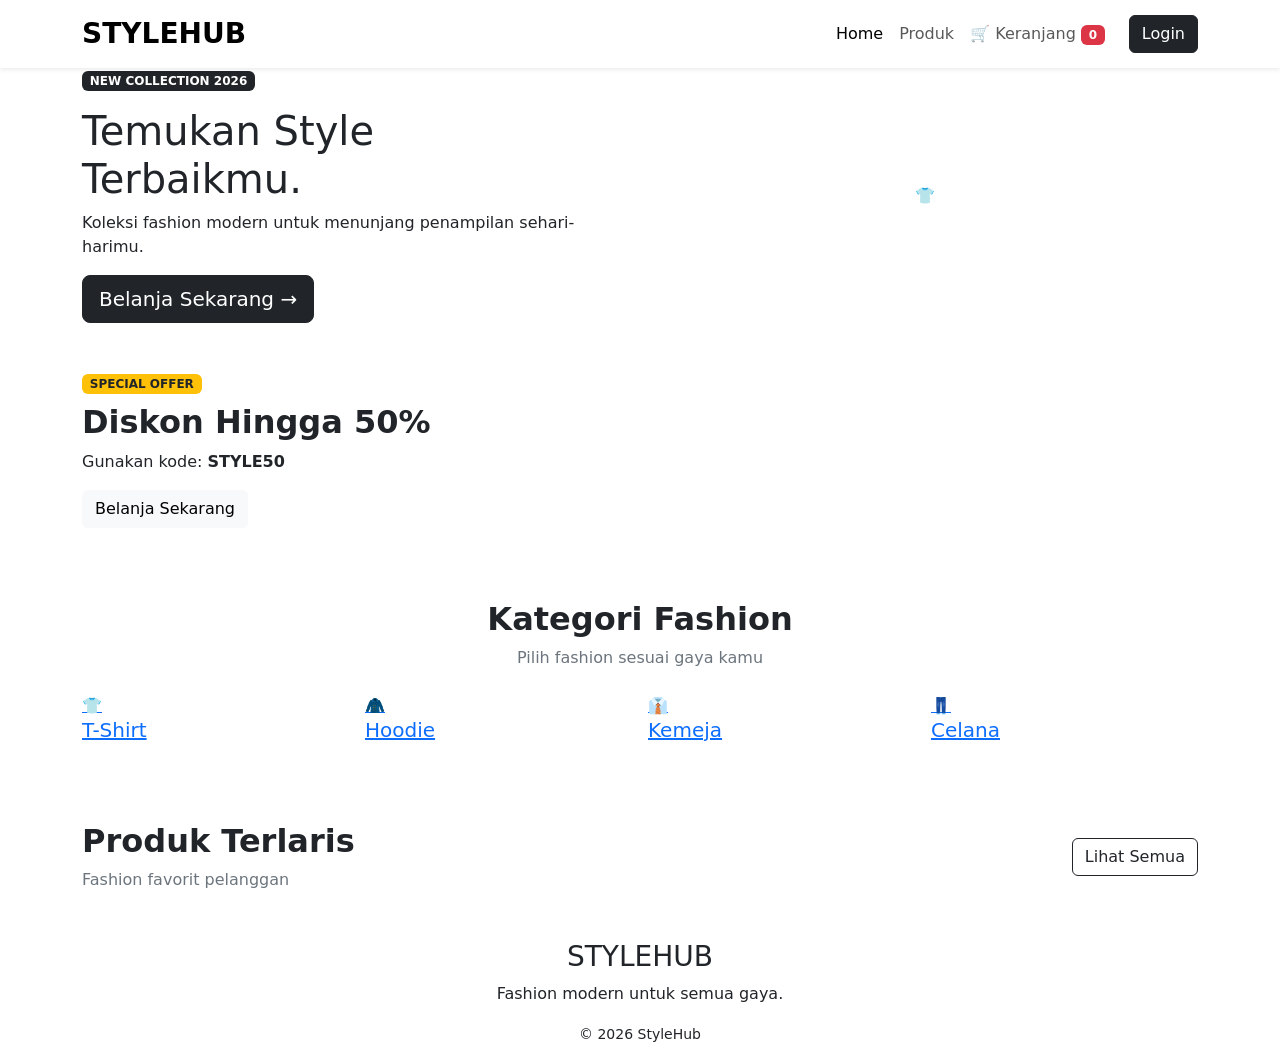
==== index.html @ f901246a "Add files via upload" ====
<!DOCTYPE html>
<html lang="id">
<head>
    <meta charset="UTF-8">
    <meta name="viewport" content="width=device-width, initial-scale=1.0">

    <title>StyleHub - Toko Baju Online</title>

    <link href="https://cdn.jsdelivr.net/npm/bootstrap@5.3.3/dist/css/bootstrap.min.css" rel="stylesheet">
    <link rel="stylesheet" href="css/style.css">
</head>

<body>

<nav class="navbar navbar-expand-lg bg-white shadow-sm sticky-top">
    <div class="container">

        <a class="navbar-brand fw-bold fs-3" href="index.html">
            STYLE<span>HUB</span>
        </a>

        <button class="navbar-toggler"
                data-bs-toggle="collapse"
                data-bs-target="#navbarNav">
            ☰
        </button>

        <div class="collapse navbar-collapse" id="navbarNav">

            <ul class="navbar-nav ms-auto align-items-lg-center">

                <li class="nav-item">
                    <a class="nav-link active" href="index.html">
                        Home
                    </a>
                </li>

                <li class="nav-item">
                    <a class="nav-link" href="products.html">
                        Produk
                    </a>
                </li>

                <li class="nav-item">
                    <a class="nav-link" href="cart.html">
                        🛒 Keranjang
                        <span id="cartCount"
                              class="badge bg-danger">
                            0
                        </span>
                    </a>
                </li>

                <li class="nav-item ms-lg-3">
                    <a id="authButton"
                       href="login.html"
                       class="btn btn-dark">
                        Login
                    </a>
                </li>

            </ul>

        </div>

    </div>
</nav>


<!-- HERO -->

<section class="hero">

    <div class="container">

        <div class="row align-items-center">

            <div class="col-lg-6">

                <span class="badge bg-dark mb-3">
                    NEW COLLECTION 2026
                </span>

                <h1>
                    Temukan Style
                    <br>
                    Terbaikmu.
                </h1>

                <p>
                    Koleksi fashion modern untuk menunjang
                    penampilan sehari-harimu.
                </p>

                <a href="products.html"
                   class="btn btn-dark btn-lg">
                    Belanja Sekarang →
                </a>

            </div>


            <div class="col-lg-6 text-center">

                <div class="hero-fashion">
                    👕
                </div>

            </div>

        </div>

    </div>

</section>


<!-- PROMO -->

<section class="container py-5">

    <div class="promo">

        <div>

            <span class="badge bg-warning text-dark">
                SPECIAL OFFER
            </span>

            <h2 class="fw-bold mt-2">
                Diskon Hingga 50%
            </h2>

            <p>
                Gunakan kode:
                <strong>STYLE50</strong>
            </p>

        </div>

        <a href="products.html"
           class="btn btn-light">
            Belanja Sekarang
        </a>

    </div>

</section>


<!-- KATEGORI -->

<section class="container py-4">

    <div class="text-center mb-4">

        <h2 class="fw-bold">
            Kategori Fashion
        </h2>

        <p class="text-secondary">
            Pilih fashion sesuai gaya kamu
        </p>

    </div>


    <div class="row g-3">

        <div class="col-6 col-md-3">

            <a href="products.html?category=T-Shirt"
               class="category-card">

                <div class="category-icon">
                    👕
                </div>

                <h5>
                    T-Shirt
                </h5>

            </a>

        </div>


        <div class="col-6 col-md-3">

            <a href="products.html?category=Hoodie"
               class="category-card">

                <div class="category-icon">
                    🧥
                </div>

                <h5>
                    Hoodie
                </h5>

            </a>

        </div>


        <div class="col-6 col-md-3">

            <a href="products.html?category=Kemeja"
               class="category-card">

                <div class="category-icon">
                    👔
                </div>

                <h5>
                    Kemeja
                </h5>

            </a>

        </div>


        <div class="col-6 col-md-3">

            <a href="products.html?category=Celana"
               class="category-card">

                <div class="category-icon">
                    👖
                </div>

                <h5>
                    Celana
                </h5>

            </a>

        </div>

    </div>

</section>


<!-- PRODUK -->

<section class="container py-5">

    <div class="d-flex justify-content-between align-items-center mb-4">

        <div>

            <h2 class="fw-bold">
                Produk Terlaris
            </h2>

            <p class="text-secondary mb-0">
                Fashion favorit pelanggan
            </p>

        </div>

        <a href="products.html"
           class="btn btn-outline-dark">
            Lihat Semua
        </a>

    </div>


    <div id="featuredProducts"
         class="row g-4">
    </div>

</section>


<footer class="footer">

    <div class="container text-center">

        <h3>
            STYLEHUB
        </h3>

        <p>
            Fashion modern untuk semua gaya.
        </p>

        <small>
            © 2026 StyleHub
        </small>

    </div>

</footer>


<script src="js/products.js"></script>
<script src="js/auth.js"></script>

<script>
    displayFeaturedProducts();
    updateCartCount();
    updateAuthButton();
</script>

</body>
</html>
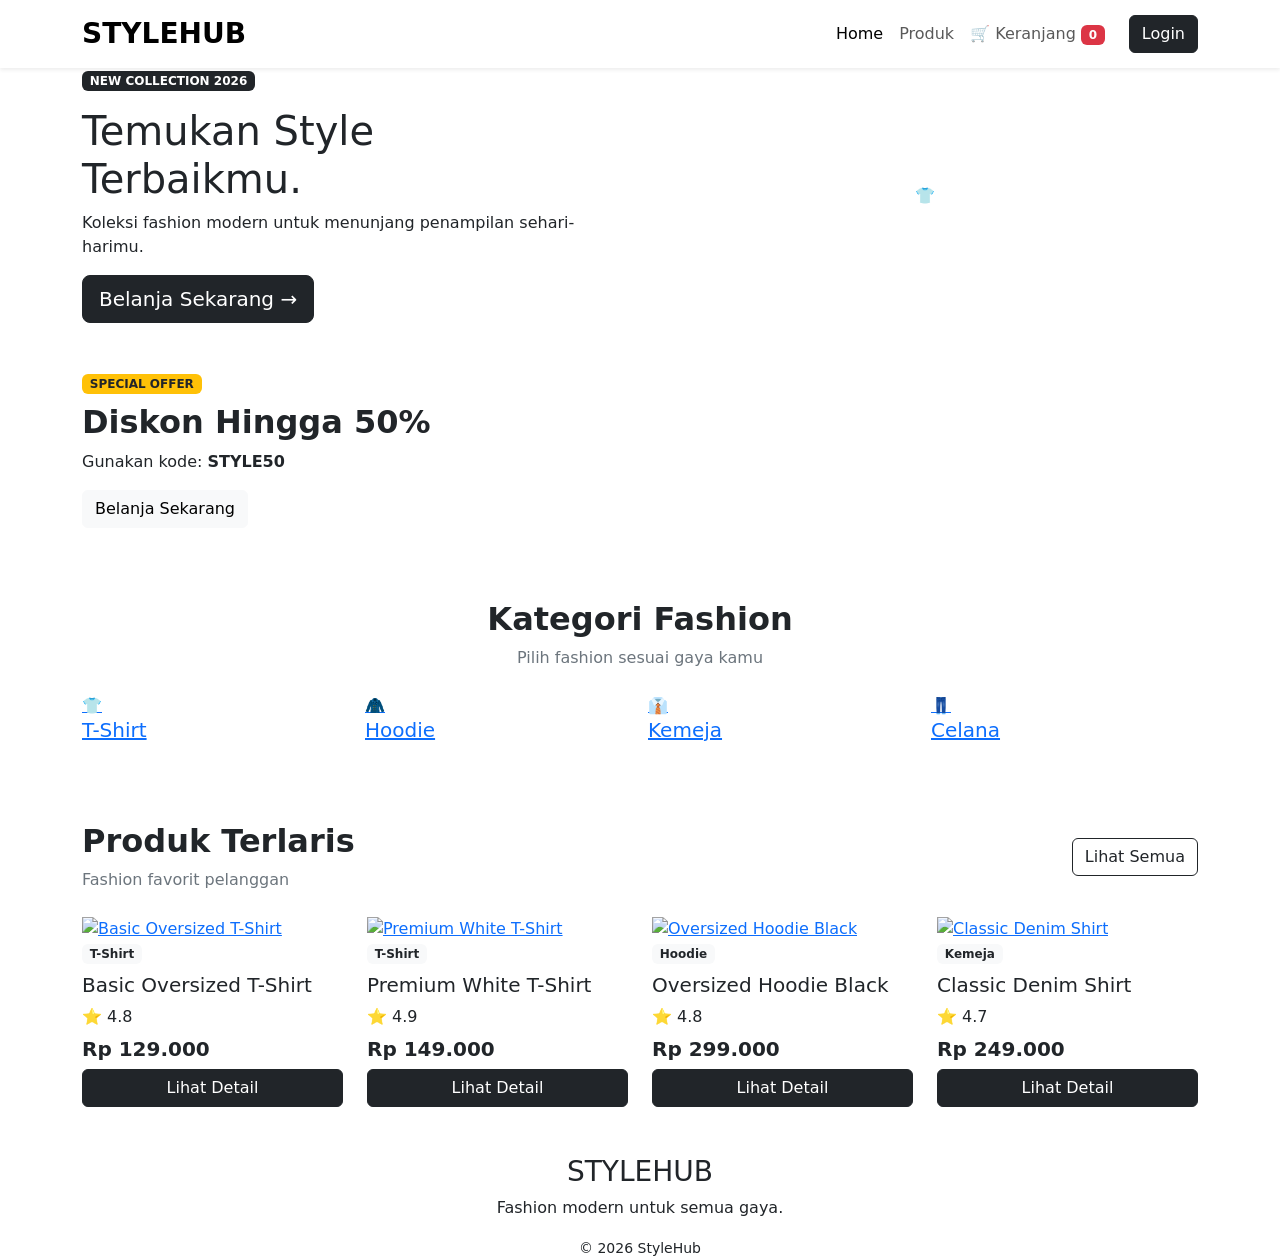
==== commit e18f69b9: "Update index.html" ====
--- a/index.html
+++ b/index.html
@@ -297,8 +297,8 @@
 </footer>
 
 
-<script src="js/products.js"></script>
-<script src="js/auth.js"></script>
+<script src="products.js"></script>
+<script src="auth.js"></script>
 
 <script>
     displayFeaturedProducts();
@@ -307,4 +307,4 @@
 </script>
 
 </body>
-</html>+</html>
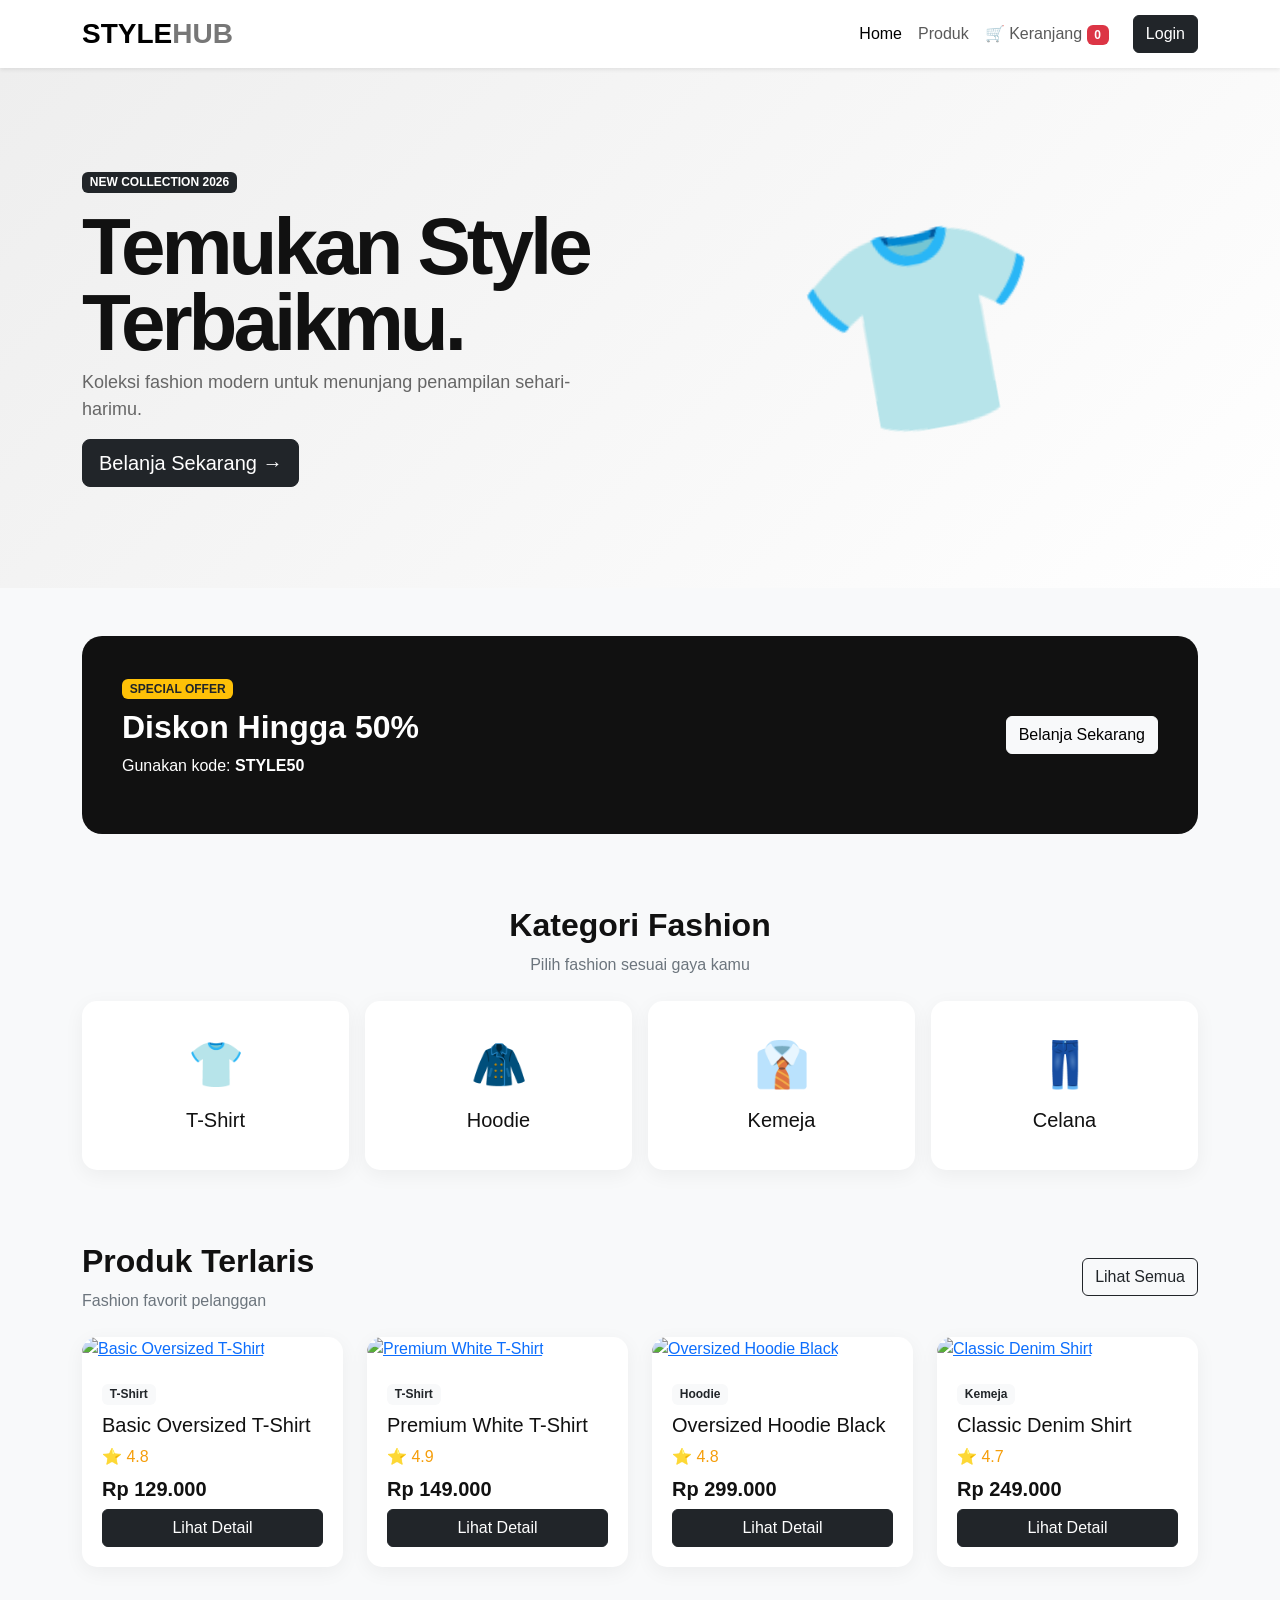
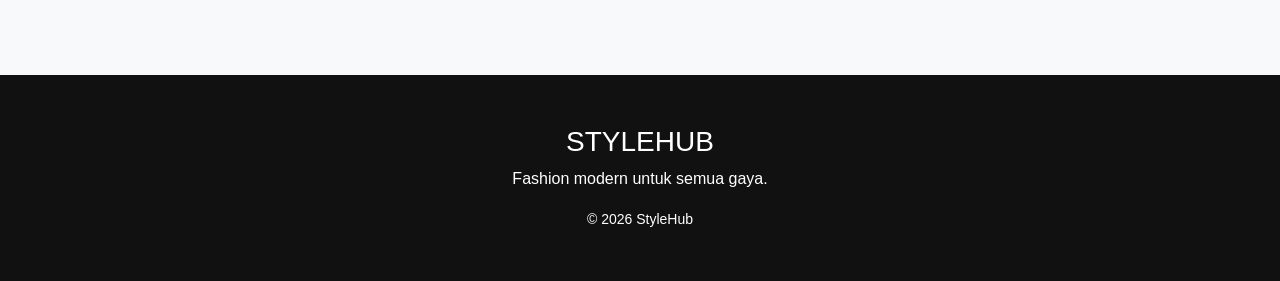
==== commit c94ca7c9: "Update index.html" ====
--- a/index.html
+++ b/index.html
@@ -7,7 +7,7 @@
     <title>StyleHub - Toko Baju Online</title>
 
     <link href="https://cdn.jsdelivr.net/npm/bootstrap@5.3.3/dist/css/bootstrap.min.css" rel="stylesheet">
-    <link rel="stylesheet" href="css/style.css">
+    <link rel="stylesheet" href="style.css">
 </head>
 
 <body>
--- a/style.css
+++ b/style.css
@@ -0,0 +1,649 @@
+* {
+    box-sizing: border-box;
+}
+
+
+body {
+
+    font-family:
+        Arial,
+        Helvetica,
+        sans-serif;
+
+    background: #f8f9fa;
+
+    color: #111;
+
+}
+
+
+/* ==========================
+   BRAND
+========================== */
+
+.navbar-brand span {
+
+    color: #777;
+
+}
+
+
+/* ==========================
+   HERO
+========================== */
+
+.hero {
+
+    min-height: 520px;
+
+    display: flex;
+
+    align-items: center;
+
+    background:
+        linear-gradient(
+            135deg,
+            #eeeeee,
+            #ffffff
+        );
+
+    padding: 70px 0;
+
+}
+
+
+.hero h1 {
+
+    font-size:
+        clamp(
+            45px,
+            7vw,
+            80px
+        );
+
+    font-weight: 800;
+
+    line-height: .95;
+
+    letter-spacing: -4px;
+
+}
+
+
+.hero p {
+
+    font-size: 18px;
+
+    color: #666;
+
+    max-width: 500px;
+
+}
+
+
+.hero-fashion {
+
+    font-size: 200px;
+
+    transform:
+        rotate(-10deg);
+
+}
+
+
+/* ==========================
+   PROMO
+========================== */
+
+.promo {
+
+    background: #111;
+
+    color: white;
+
+    border-radius: 20px;
+
+    padding: 40px;
+
+    display: flex;
+
+    align-items: center;
+
+    justify-content: space-between;
+
+}
+
+
+/* ==========================
+   CATEGORY
+========================== */
+
+.category-card {
+
+    background: white;
+
+    color: #111;
+
+    text-decoration: none;
+
+    text-align: center;
+
+    display: block;
+
+    padding: 30px 15px;
+
+    border-radius: 15px;
+
+    box-shadow:
+        0 5px 20px
+        rgba(0,0,0,.05);
+
+    transition: .2s;
+
+}
+
+
+.category-card:hover {
+
+    transform:
+        translateY(-5px);
+
+}
+
+
+.category-icon {
+
+    font-size: 45px;
+
+    margin-bottom: 10px;
+
+}
+
+
+/* ==========================
+   PRODUCT
+========================== */
+
+.product-card {
+
+    background: white;
+
+    border-radius: 15px;
+
+    overflow: hidden;
+
+    height: 100%;
+
+    box-shadow:
+        0 5px 20px
+        rgba(0,0,0,.05);
+
+    transition: .2s;
+
+}
+
+
+.product-card:hover {
+
+    transform:
+        translateY(-5px);
+
+    box-shadow:
+        0 10px 30px
+        rgba(0,0,0,.1);
+
+}
+
+
+.product-image {
+
+    width: 100%;
+
+    height: 280px;
+
+    object-fit: cover;
+
+}
+
+
+.product-body {
+
+    padding: 20px;
+
+}
+
+
+.rating {
+
+    color: #f59e0b;
+
+}
+
+
+/* ==========================
+   FILTER
+========================== */
+
+.filter-box {
+
+    background: white;
+
+    padding: 25px;
+
+    border-radius: 15px;
+
+    box-shadow:
+        0 5px 20px
+        rgba(0,0,0,.05);
+
+}
+
+
+/* ==========================
+   DETAIL
+========================== */
+
+.detail-image {
+
+    width: 100%;
+
+    max-height: 600px;
+
+    object-fit: cover;
+
+    border-radius: 20px;
+
+}
+
+
+/* ==========================
+   CART
+========================== */
+
+.cart-item {
+
+    background: white;
+
+    border-radius: 15px;
+
+    padding: 20px;
+
+    display: flex;
+
+    align-items: center;
+
+    gap: 20px;
+
+    margin-bottom: 15px;
+
+}
+
+
+.cart-item img {
+
+    width: 110px;
+
+    height: 130px;
+
+    object-fit: cover;
+
+    border-radius: 10px;
+
+}
+
+
+.cart-info {
+
+    flex: 1;
+
+}
+
+
+.quantity-control {
+
+    display: inline-flex;
+
+    border:
+        1px solid #ddd;
+
+    border-radius: 8px;
+
+    overflow: hidden;
+
+}
+
+
+.quantity-control button {
+
+    border: none;
+
+    background: #eee;
+
+    width: 35px;
+
+    height: 35px;
+
+}
+
+
+.quantity-control span {
+
+    width: 40px;
+
+    display: flex;
+
+    justify-content: center;
+
+    align-items: center;
+
+}
+
+
+/* ==========================
+   SUMMARY
+========================== */
+
+.summary-card {
+
+    background: white;
+
+    border-radius: 15px;
+
+    padding: 25px;
+
+    box-shadow:
+        0 5px 20px
+        rgba(0,0,0,.05);
+
+}
+
+
+/* ==========================
+   EMPTY CART
+========================== */
+
+.empty-cart {
+
+    background: white;
+
+    text-align: center;
+
+    padding: 100px 20px;
+
+    border-radius: 20px;
+
+}
+
+
+/* ==========================
+   AUTH
+========================== */
+
+.auth-page {
+
+    min-height: 100vh;
+
+    display: flex;
+
+    align-items: center;
+
+    justify-content: center;
+
+    background:
+        linear-gradient(
+            135deg,
+            #eeeeee,
+            #ffffff
+        );
+
+}
+
+
+.auth-container {
+
+    width: 100%;
+
+    max-width: 450px;
+
+    padding: 20px;
+
+}
+
+
+.auth-card {
+
+    background: white;
+
+    border-radius: 20px;
+
+    padding: 40px;
+
+    box-shadow:
+        0 10px 40px
+        rgba(0,0,0,.08);
+
+}
+
+
+.brand-auth {
+
+    color: #111;
+
+    font-size: 30px;
+
+    font-weight: 800;
+
+    text-decoration: none;
+
+}
+
+
+/* ==========================
+   CHECKOUT
+========================== */
+
+.checkout-card {
+
+    background: white;
+
+    padding: 30px;
+
+    border-radius: 15px;
+
+    box-shadow:
+        0 5px 20px
+        rgba(0,0,0,.05);
+
+}
+
+
+/* ==========================
+   INVOICE
+========================== */
+
+.invoice-card {
+
+    max-width: 800px;
+
+    margin: auto;
+
+    background: white;
+
+    padding: 50px;
+
+    border-radius: 20px;
+
+    box-shadow:
+        0 10px 40px
+        rgba(0,0,0,.08);
+
+}
+
+
+.success-icon {
+
+    width: 70px;
+
+    height: 70px;
+
+    background: #198754;
+
+    color: white;
+
+    border-radius: 50%;
+
+    display: flex;
+
+    align-items: center;
+
+    justify-content: center;
+
+    font-size: 40px;
+
+    margin:
+        0 auto 20px;
+
+}
+
+
+.invoice-item {
+
+    display: flex;
+
+    align-items: center;
+
+    gap: 15px;
+
+    padding: 15px 0;
+
+}
+
+
+.invoice-item img {
+
+    width: 70px;
+
+    height: 80px;
+
+    object-fit: cover;
+
+    border-radius: 8px;
+
+}
+
+
+/* ==========================
+   FOOTER
+========================== */
+
+.footer {
+
+    background: #111;
+
+    color: white;
+
+    padding: 50px 0;
+
+    margin-top: 60px;
+
+}
+
+
+/* ==========================
+   MOBILE
+========================== */
+
+@media (max-width: 768px) {
+
+    .hero {
+
+        text-align: center;
+
+    }
+
+
+    .hero h1 {
+
+        letter-spacing: -2px;
+
+    }
+
+
+    .hero-fashion {
+
+        font-size: 130px;
+
+        margin-top: 40px;
+
+    }
+
+
+    .promo {
+
+        flex-direction: column;
+
+        align-items: flex-start;
+
+        gap: 20px;
+
+    }
+
+
+    .cart-item {
+
+        flex-wrap: wrap;
+
+    }
+
+
+    .cart-item img {
+
+        width: 80px;
+
+        height: 100px;
+
+    }
+
+
+    .invoice-card {
+
+        padding: 25px;
+
+    }
+
+}
+
+
+/* ==========================
+   PRINT INVOICE
+========================== */
+
+@media print {
+
+    body {
+
+        background: white;
+
+    }
+
+
+    .btn {
+
+        display: none;
+
+    }
+
+
+    .invoice-card {
+
+        box-shadow: none;
+
+    }
+
+}
+.product-card img {
+    width: 100%;
+    height: 180px;
+    object-fit: cover;
+    border-radius: 12px;
+}
